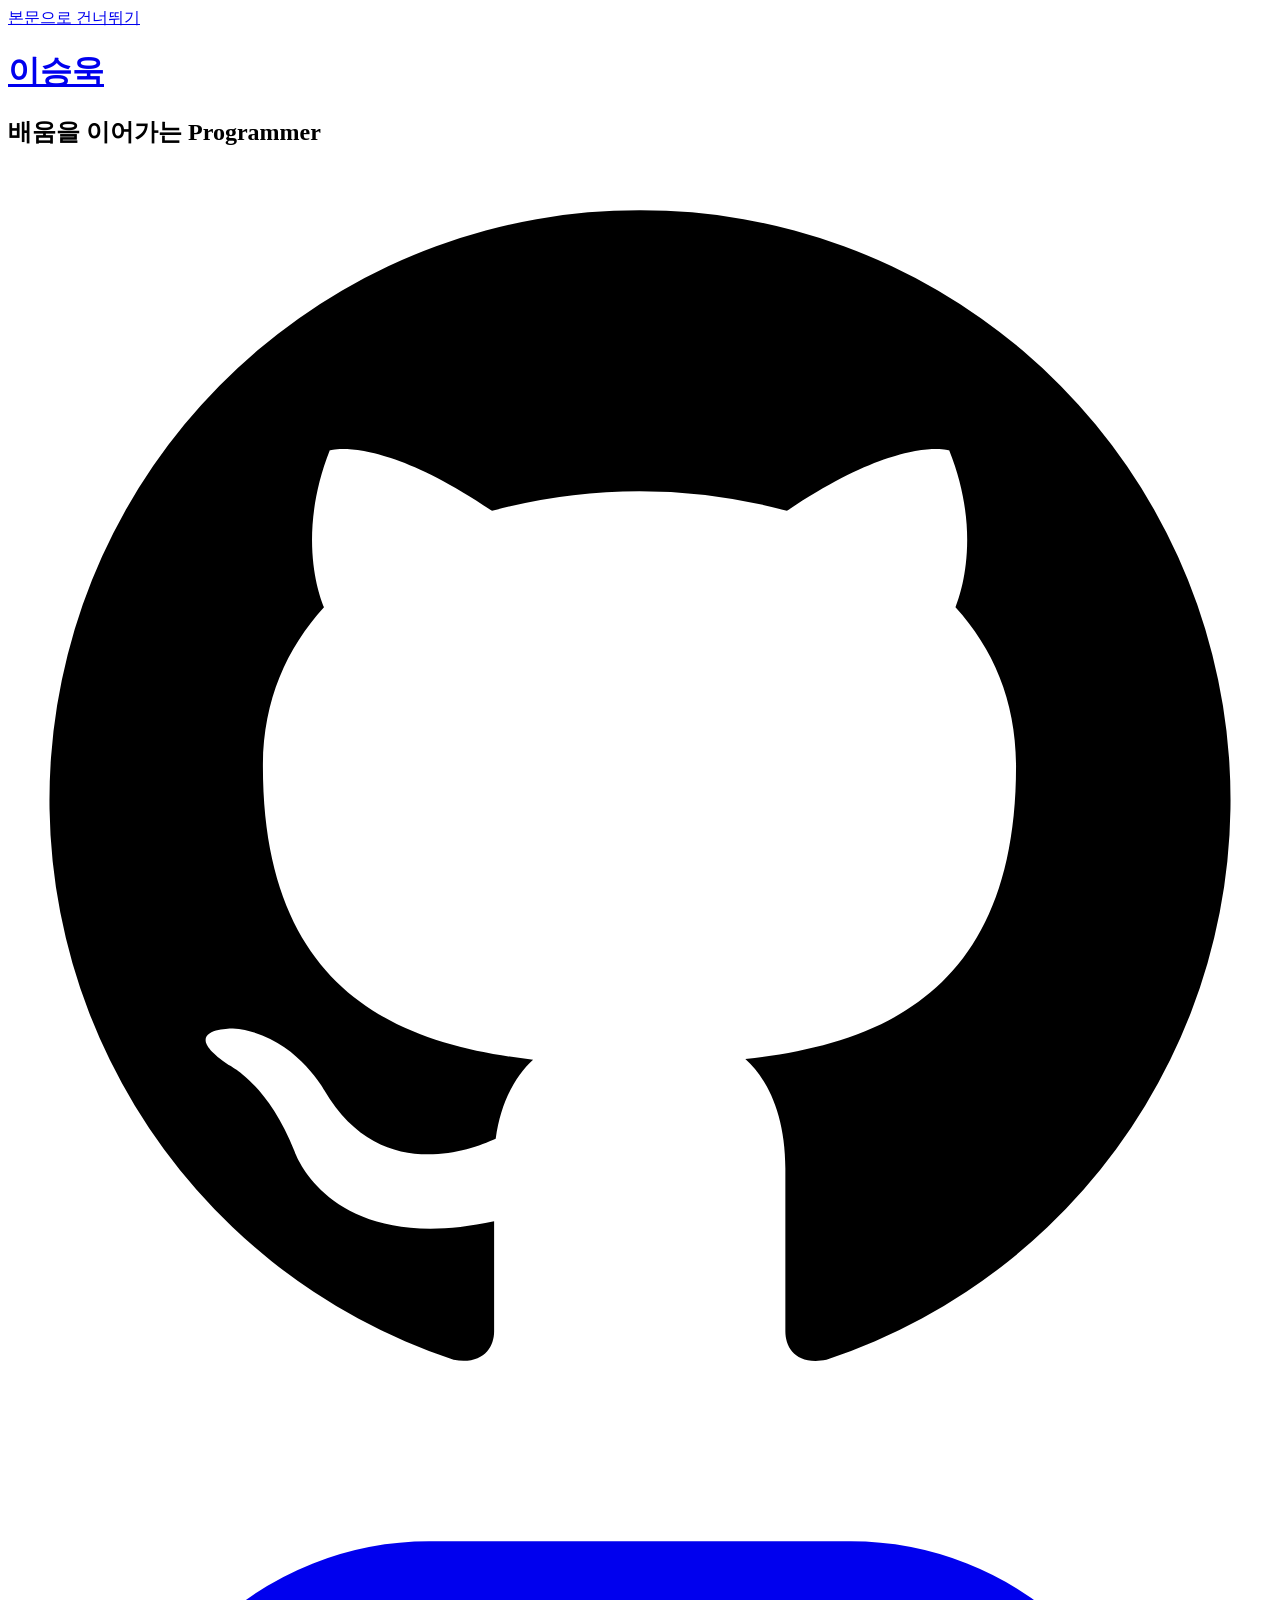
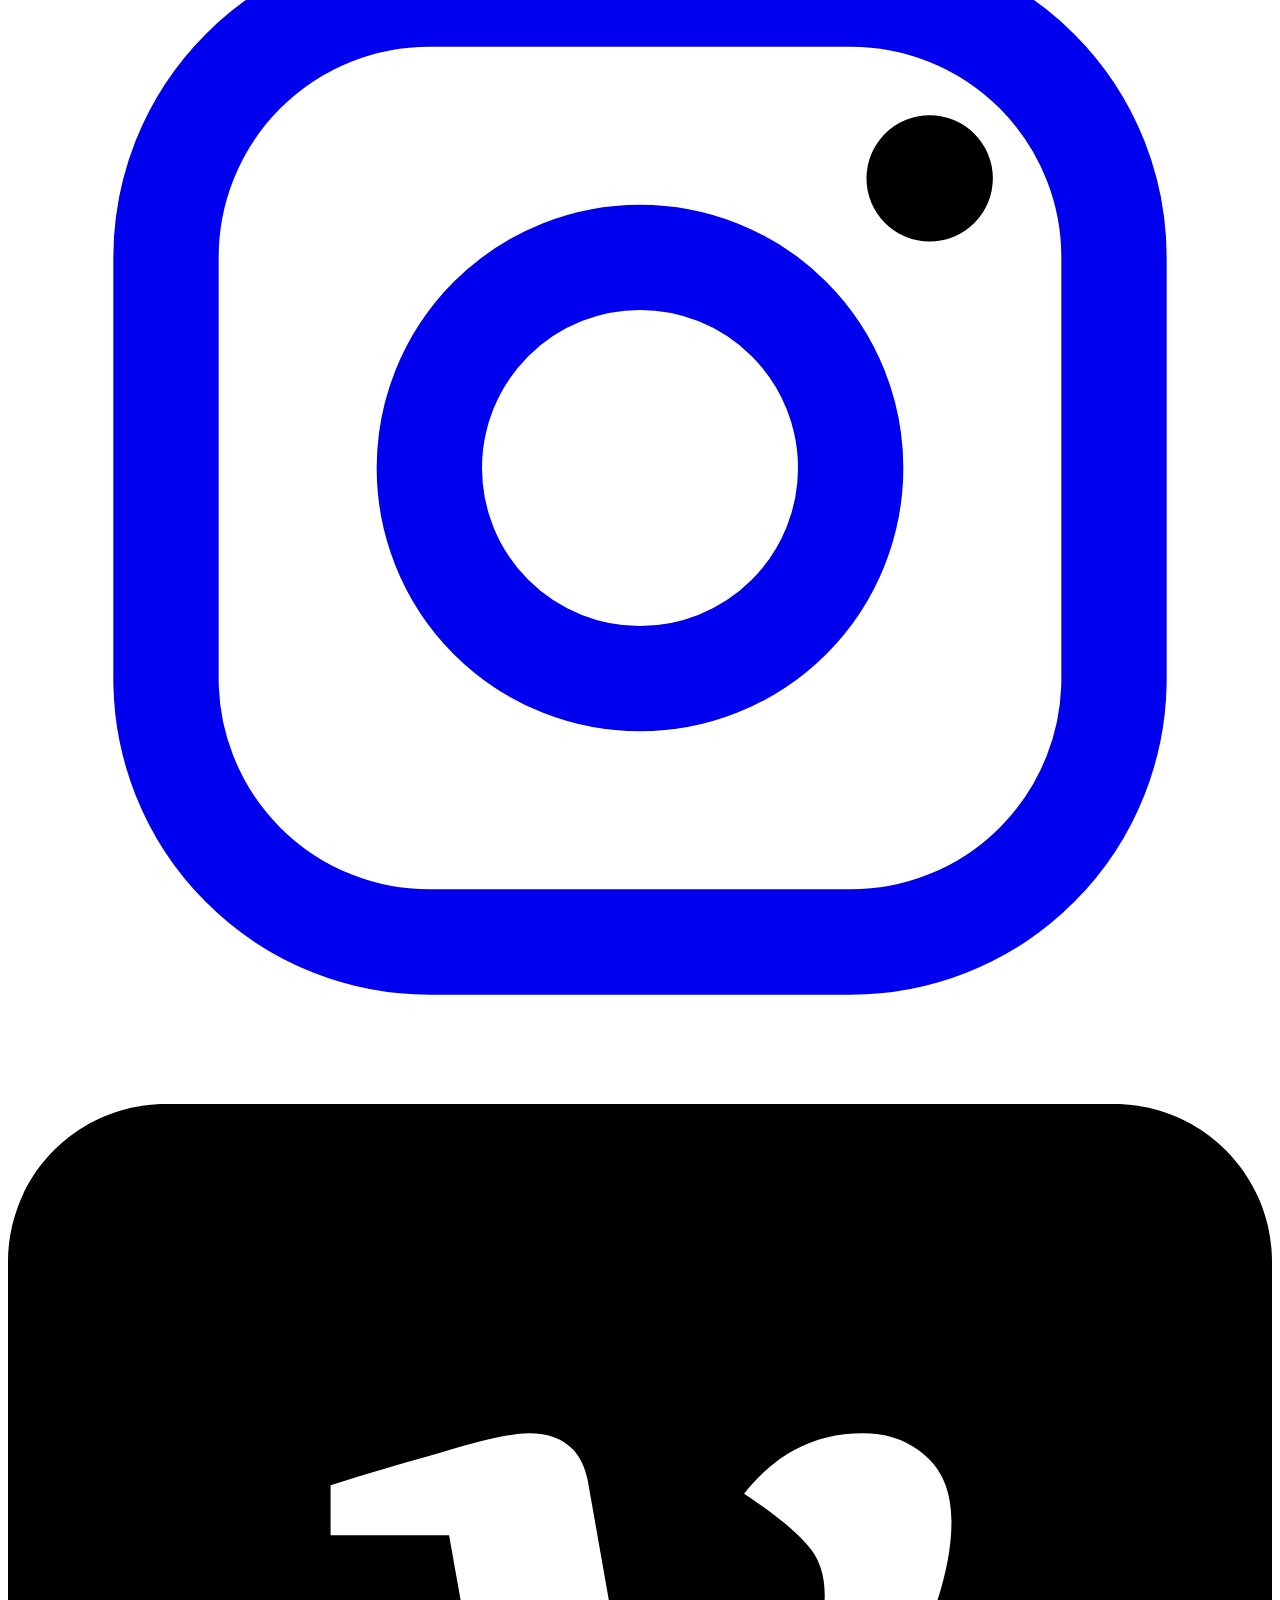
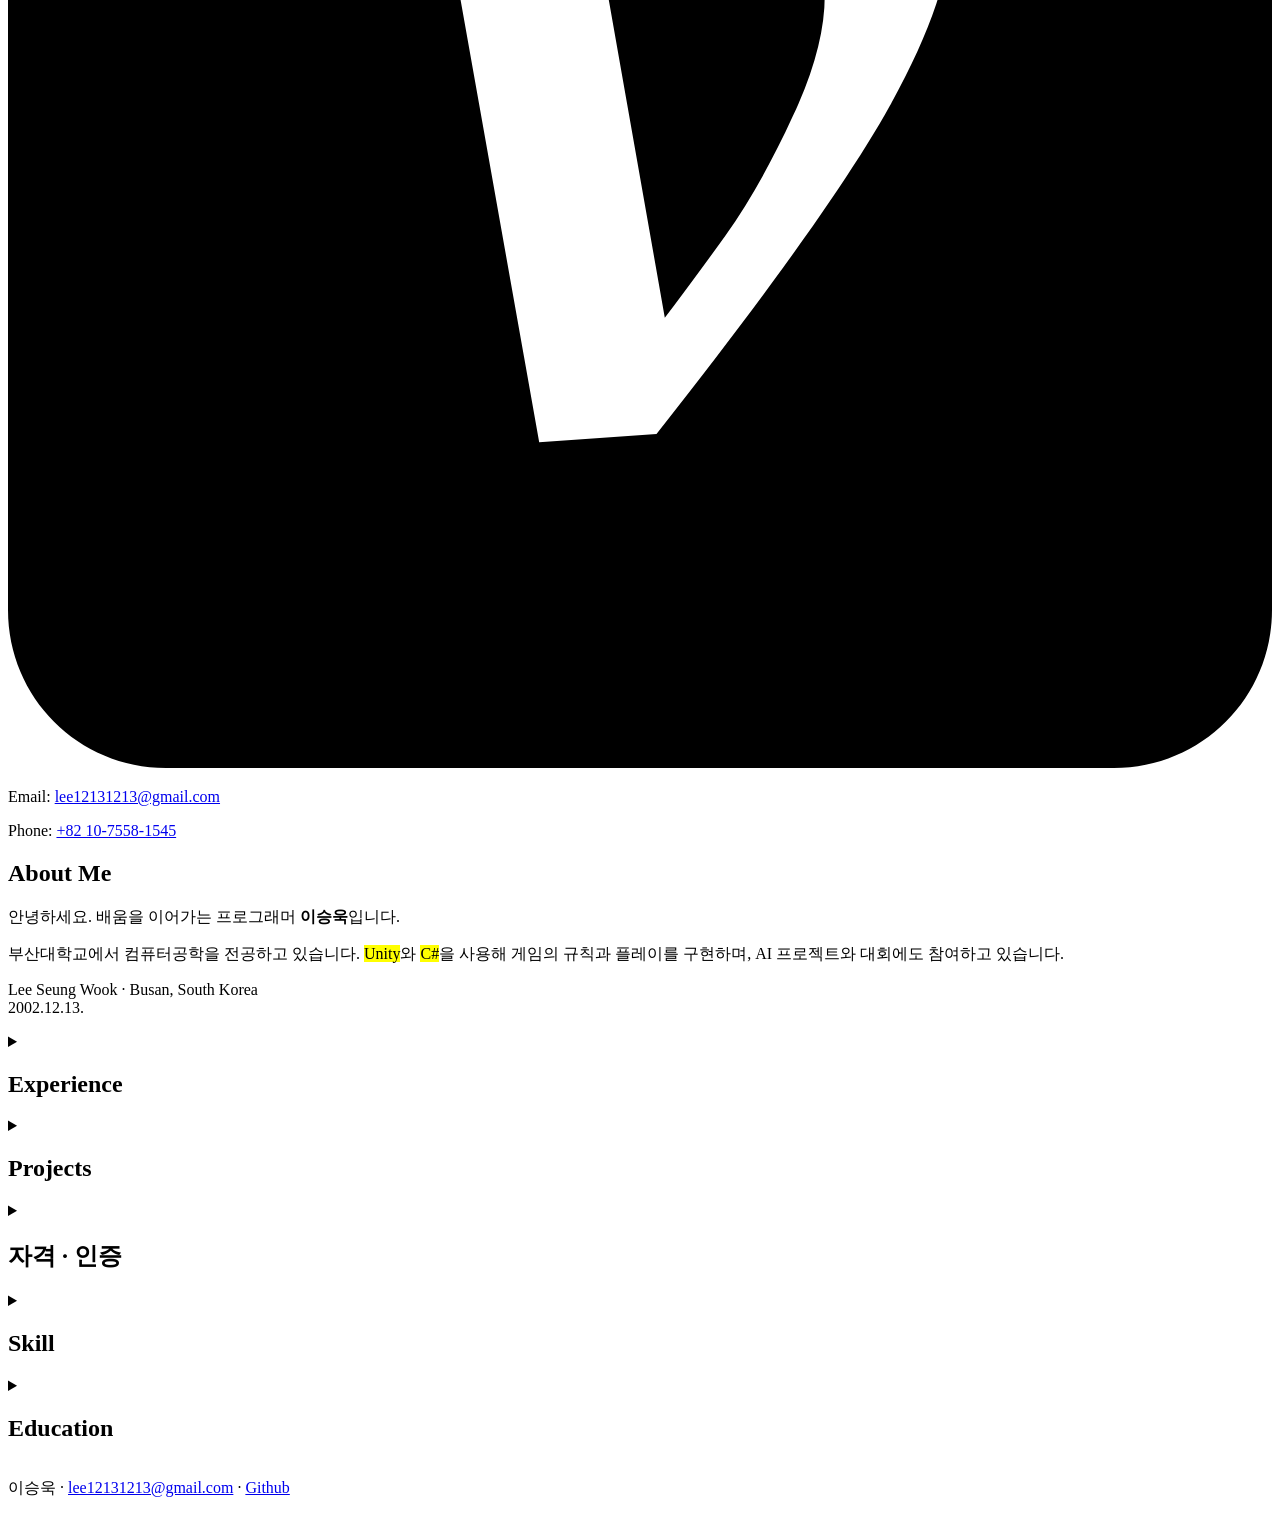
==== index.html @ 8ab12357 "Update site URLs for root domain" ====
<!doctype html>
<html lang="ko"><head><meta charset="utf-8"><meta name="viewport" content="width=device-width,initial-scale=1"><meta name="theme-color" content="#ffffff"><title>이승욱 | 배움을 이어가는 Programmer</title><meta name="description" content="이승욱의 개발 이력서. Unity와 C# 게임 개발 프로젝트, AI 프로젝트 경험과 학습 기록을 소개합니다."><link rel="canonical" href="https://seungugi.github.io/"><meta property="og:type" content="website"><meta property="og:title" content="이승욱 | 배움을 이어가는 Programmer"><meta property="og:description" content="이승욱의 개발 이력서. Unity와 C# 게임 개발 프로젝트, AI 프로젝트 경험과 학습 기록을 소개합니다."><meta property="og:url" content="https://seungugi.github.io/"><meta property="og:image" content="https://seungugi.github.io/assets/asset-00.webp"><link rel="icon" type="image/svg+xml" href="assets/favicon.svg"><link rel="stylesheet" href="styles.css?v=b37d97596ef3"></head><body><a class="skip" href="#main">본문으로 건너뛰기</a><header class="container header"><div class="header-left"><h1><a href="./">이승욱</a></h1><h2>배움을 이어가는 Programmer</h2></div><div class="header-right"><div class="social-icons"><a class="social-icon" href="https://github.com/seungugi" aria-label="GitHub" target="_blank" rel="noopener noreferrer"><svg viewBox="0 0 24 24" aria-hidden="true"><path d="M12 .8a11.2 11.2 0 0 0-3.54 21.83c.56.1.77-.24.77-.54v-2.09c-3.13.68-3.79-1.33-3.79-1.33-.51-1.3-1.25-1.64-1.25-1.64-1.03-.7.08-.69.08-.69 1.13.08 1.73 1.16 1.73 1.16 1 1.72 2.62 1.22 3.26.93.1-.73.4-1.22.71-1.5-2.5-.28-5.13-1.25-5.13-5.57 0-1.23.44-2.23 1.16-3.02-.12-.28-.5-1.43.11-2.98 0 0 .95-.3 3.08 1.15a10.66 10.66 0 0 1 5.6 0c2.14-1.45 3.08-1.15 3.08-1.15.62 1.55.23 2.7.12 2.98.72.79 1.15 1.79 1.15 3.02 0 4.33-2.63 5.28-5.14 5.56.4.35.76 1.03.76 2.08v3.09c0 .3.2.65.78.54A11.2 11.2 0 0 0 12 .8z"/></svg></a><a class="social-icon" href="https://www.instagram.com/seung_ugi/" aria-label="Instagram" target="_blank" rel="noopener noreferrer"><svg viewBox="0 0 24 24" aria-hidden="true"><rect x="3" y="3" width="18" height="18" rx="5" fill="none" stroke="currentColor" stroke-width="2"/><circle cx="12" cy="12" r="4" fill="none" stroke="currentColor" stroke-width="2"/><circle cx="17.5" cy="6.5" r="1.2"/></svg></a><a class="social-icon" href="https://velog.io/@aeraida/posts" aria-label="Velog" target="_blank" rel="noopener noreferrer"><svg viewBox="0 0 24 24" aria-hidden="true"><path d="M3 0C1.338 0 0 1.338 0 3v18c0 1.662 1.338 3 3 3h18c1.662 0 3-1.338 3-3V3c0-1.662-1.338-3-3-3H3Zm6.883 6.25c.63 0 1.005.3 1.125.9l1.463 8.303c.465-.615.846-1.133 1.146-1.553.465-.66.893-1.418 1.283-2.273.405-.855.608-1.62.608-2.295 0-.405-.113-.727-.338-.967-.21-.255-.608-.577-1.193-.967.6-.765 1.35-1.148 2.25-1.148.48 0 .878.143 1.193.428.33.285.494.704.494 1.26 0 .93-.39 2.093-1.17 3.488-.765 1.38-2.241 3.457-4.431 6.232l-2.227.156-1.711-9.628h-2.25V7.24c.6-.195 1.305-.406 2.115-.63.81-.24 1.358-.36 1.643-.36Z"/></svg></a></div><p>Email: <a href="mailto:lee12131213@gmail.com">lee12131213@gmail.com</a></p><p>Phone: <a href="tel:+821075581545">+82 10-7558-1545</a></p></div></header><main class="container" id="main">
<section class="resume-section" id="about"><h2 class="section-title">About Me</h2><div class="about-row"><div class="profile-column"><div class="profile-photo" role="img" aria-label="벚꽃나무 아래의 이승욱" style="background-image:url('assets/asset-00.webp')"></div></div><div class="about-content"><p>안녕하세요. 배움을 이어가는 프로그래머 <strong>이승욱</strong>입니다.</p><p>부산대학교에서 컴퓨터공학을 전공하고 있습니다. <mark>Unity</mark>와 <mark>C#</mark>을 사용해 게임의 규칙과 플레이를 구현하며, AI 프로젝트와 대회에도 참여하고 있습니다.</p><p>Lee Seung Wook · Busan, South Korea<br>2002.12.13.</p></div></div></section>
<details class="resume-section" id="experience"><summary><h2 class="section-title">Experience</h2></summary><div class="section-content"><article class="resume-row"><div class="details"><h3>SK하이닉스 해커톤</h3><p>2026.11</p></div><div class="description"><p>본선 참여</p></div></article><article class="resume-row"><div class="details"><h3>멋쟁이사자처럼 로켓단 인턴십</h3><p>2026.10 — 2026.11</p></div><div class="description"><p>인턴십 참여</p></div></article><article class="resume-row"><div class="details"><h3>DACON</h3><p>2026.09</p></div><div class="description"><p>나라장터 입찰 문서 판정 AI 개발</p></div></article><article class="resume-row"><div class="details"><h3>LG Aimers 9기</h3><p>2026.08</p></div><div class="description"><p>교육 참여 · 야구 제구 예측 모델 개발</p></div></article><article class="resume-row"><div class="details"><h3>NYPC 마스터 트랙</h3><p>2026.07</p></div><div class="description"><p>전략 게임 AI 개발</p></div></article><article class="resume-row"><div class="details"><h3>멋쟁이사자처럼 부트캠프</h3><p>2025.10 — 2026.05</p></div><div class="description"><p>실전 Unity 게임 개발 6회차 이수</p></div></article><article class="resume-row"><div class="details"><h3>부산대학교 TopSpin</h3><p>2025.02 — 2025.08</p></div><div class="description"><p>탁구동아리 총무</p></div></article><article class="resume-row"><div class="details"><h3>부산대학교 TopSpin</h3><p>2024.03 — 2026.08</p></div><div class="description"><p>탁구동아리 활동</p></div></article><article class="resume-row"><div class="details"><h3>대한민국 육군</h3><p>2022.02 — 2023.08</p></div><div class="description"><p>병장 만기전역</p></div></article></div></details>
<details class="resume-section" id="projects"><summary><h2 class="section-title">Projects</h2></summary><div class="section-content"><article class="resume-row"><div class="details"><h3><a href="projects/invader.html">Invader</a></h3><a href="https://github.com/Ohseguri/01-Invader" class="item-link" target="_blank" rel="noopener noreferrer">github.com/Ohseguri/01-Invader</a><p>Unity · C#</p><p>Roguelite · Autobattler</p></div><div class="description"><p class="quote">Unity 3D 기반 SF 오토 배틀러에서 보드와 모듈 배치 시스템을 구현했습니다.</p><ul><li>그리드 좌표를 바탕으로 모듈을 배치하고, 90도 단위 회전과 배치 미리보기를 구현했습니다.</li><li>상점·인벤토리와 보드 상태를 연결하고, 배치된 모듈 데이터를 전투 시스템에 전달했습니다.</li></ul><p class="project-links"><a href="projects/invader.html">상세 내용 보기 →</a> · <a href="assets/asset-06.pdf" class="" target="_blank" rel="noopener noreferrer">기획 발표 자료 PDF</a></p></div></article><article class="resume-row"><div class="details"><h3><a href="projects/blockblaster.html">BlockBlaster</a></h3><a href="https://github.com/impala1213/BlockBlaster" class="item-link" target="_blank" rel="noopener noreferrer">github.com/impala1213/BlockBlaster</a><p>Unity · C#</p><p>Puzzle</p><p>모작 프로젝트</p></div><div class="description"><p class="quote">블록 배치부터 라인 제거, 콤보, 게임오버 판정까지 연결한 퍼즐 모작 프로젝트입니다.</p><ul><li>드래그 앤 드롭으로 블록을 배치하고, 완성된 가로·세로 라인의 중복 제거와 콤보 점수를 처리했습니다.</li><li>블록 배치 가능 여부를 검사해 게임오버를 판정하고, 오브젝트 풀링과 최고 점수 저장을 적용했습니다.</li></ul><p class="project-links"><a href="projects/blockblaster.html">상세 내용 보기 →</a></p></div></article><article class="resume-row"><div class="details"><h3><a href="projects/hollow-knight.html">HollowKnight</a></h3><a href="https://github.com/impala1213/HollowKnight-Imitation" class="item-link" target="_blank" rel="noopener noreferrer">github.com/impala1213/HollowKnight-Imitation</a><p>Unity · C#</p><p>2D Platformer · Metroidvania</p><p>모작 프로젝트</p></div><div class="description"><p class="quote">Hollow Knight의 튜토리얼 일부를 참고해 제작한 2D 액션 플랫포머 모작입니다.</p><ul><li>플레이어 이동·이단 점프·방향별 공격과 Runner, Fly, Crawler 몬스터를 구현했습니다.</li><li>방 단위 카메라와 다층 배경으로 Hollow Knight 튜토리얼 일부를 재현했습니다.</li></ul><p class="project-links"><a href="projects/hollow-knight.html">상세 내용 보기 →</a></p></div></article><article class="resume-row"><div class="details"><h3><a href="projects/gomoku.html">Gomoku</a></h3><a href="https://github.com/Ohseguri/Project_Gomoku" class="item-link" target="_blank" rel="noopener noreferrer">github.com/Ohseguri/Project_Gomoku</a><p>Unity · C#</p><p>Puzzle</p></div><div class="description"><p class="quote">Unity로 제작한 2인용 오목 게임. 좌표 관리와 턴 전환, 네 방향 승리 판정을 구현했습니다.</p><ul><li>2인 턴 전환과 보드 좌표 관리를 구현했습니다.</li><li>마지막에 놓인 돌을 기준으로 네 방향을 검사하는 승리 판정과 재시작 기능을 구현했습니다.</li></ul><p class="project-links"><a href="projects/gomoku.html">상세 내용 보기 →</a></p></div></article></div></details>
<details class="resume-section" id="certificates"><summary><h2 class="section-title">자격 · 인증</h2></summary><div class="section-content"><article class="resume-row"><div class="details"><h3>OPIC</h3><p>준비 중</p></div><div class="description"><p>영어 말하기 시험 준비 중</p></div></article><article class="resume-row"><div class="details"><h3>TOPCIT</h3><p>610점</p></div><div class="description"><p>TOPCIT 성적 인증</p><p><a href="assets/asset-12.webp" class="" target="_blank" rel="noopener noreferrer">인증 이미지</a> · <a href="assets/asset-13.pdf" class="" target="_blank" rel="noopener noreferrer">인증서 PDF</a></p></div></article><article class="resume-row"><div class="details"><h3>NYPC</h3><p>45th</p></div><div class="description"><p>NYPC 마스터 트랙 — 전략 게임 AI 개발</p><p><a href="assets/asset-15.webp" class="" target="_blank" rel="noopener noreferrer">인증 이미지</a> · <a href="assets/asset-16.pdf" class="" target="_blank" rel="noopener noreferrer">인증서 PDF</a></p></div></article><article class="resume-row"><div class="details"><h3>SKHYNIX-HACKATHON</h3><p>본선 진출</p></div><div class="description"><p>SK하이닉스 해커톤 참여 인증</p><p><a href="assets/asset-18.webp" class="" target="_blank" rel="noopener noreferrer">인증 이미지</a></p></div></article></div></details>
<details class="resume-section" id="skills"><summary><h2 class="section-title">Skill</h2></summary><div class="section-content"><h3 class="subheading">개발 · 제작</h3><ul><li><strong>Python</strong> — 7 / 10</li><li><strong>C</strong> — 6 / 10</li><li><strong>C#</strong> — 8 / 10</li><li><strong>JavaScript</strong> — 4 / 10</li><li><strong>Blender</strong> — 3 / 10</li><li><strong>GitHub</strong> — 7 / 10</li></ul><h3 class="subheading">문서 · 협업 · AI 도구</h3><ul><li><strong>Notion</strong> — 5 / 10</li><li><strong>한글</strong> — 9 / 10</li><li><strong>Microsoft Word</strong> — 7 / 10</li><li><strong>Microsoft PowerPoint</strong> — 9 / 10</li><li><strong>Microsoft Excel</strong> — 3 / 10</li><li><strong>ChatGPT</strong> — 9 / 10</li><li><strong>Google Gemini</strong> — 8 / 10</li></ul></div></details>
<details class="resume-section" id="education"><summary><h2 class="section-title">Education</h2></summary><div class="section-content"><article class="resume-row"><div class="details"><h3>부산대학교</h3><p>2021.02. — 현재</p></div><div class="description"><p><strong>B.S. in Computer Science</strong></p><p>Pusan National University</p><ul><li>이수 학점: 109</li><li>평점 평균: 3.25</li></ul></div></article><article class="resume-row"><div class="details"><h3>창원남고등학교</h3><p>2018.03. — 2021.02.</p></div><div class="description"><p><strong>44기 졸업</strong></p><p>Changwon Nam High School</p></div></article></div></details>
</main><script src="assets/sections.js?v=f01d06fcc96d" defer></script><footer class="container footer"><p>이승욱 · <a href="mailto:lee12131213@gmail.com">lee12131213@gmail.com</a> · <a href="https://github.com/seungugi" class="" target="_blank" rel="noopener noreferrer">Github</a></p></footer></body></html>
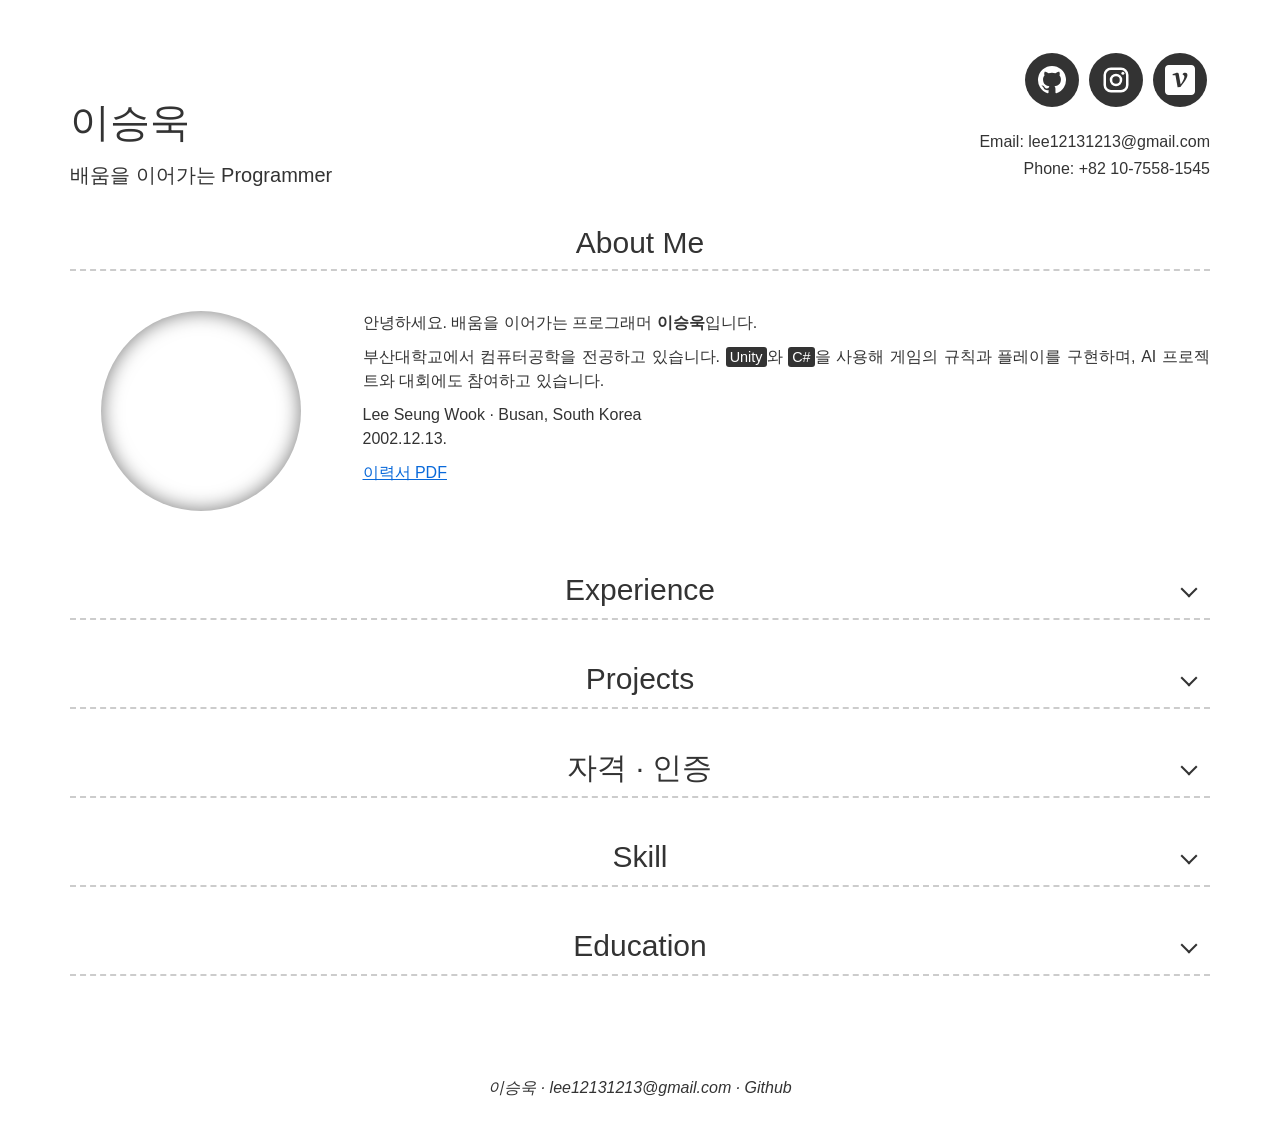
==== commit 5184249c: "Add resume PDF link below profile details" ====
--- a/index.html
+++ b/index.html
@@ -1,9 +1,9 @@
 <!doctype html>
-<html lang="ko"><head><meta charset="utf-8"><meta name="viewport" content="width=device-width,initial-scale=1"><meta name="theme-color" content="#ffffff"><title>이승욱 | 배움을 이어가는 Programmer</title><meta name="description" content="이승욱의 개발 이력서. Unity와 C# 게임 개발 프로젝트, AI 프로젝트 경험과 학습 기록을 소개합니다."><link rel="canonical" href="https://seungugi.github.io/"><meta property="og:type" content="website"><meta property="og:title" content="이승욱 | 배움을 이어가는 Programmer"><meta property="og:description" content="이승욱의 개발 이력서. Unity와 C# 게임 개발 프로젝트, AI 프로젝트 경험과 학습 기록을 소개합니다."><meta property="og:url" content="https://seungugi.github.io/"><meta property="og:image" content="https://seungugi.github.io/assets/asset-00.webp"><link rel="icon" type="image/svg+xml" href="assets/favicon.svg"><link rel="stylesheet" href="styles.css?v=b37d97596ef3"></head><body><a class="skip" href="#main">본문으로 건너뛰기</a><header class="container header"><div class="header-left"><h1><a href="./">이승욱</a></h1><h2>배움을 이어가는 Programmer</h2></div><div class="header-right"><div class="social-icons"><a class="social-icon" href="https://github.com/seungugi" aria-label="GitHub" target="_blank" rel="noopener noreferrer"><svg viewBox="0 0 24 24" aria-hidden="true"><path d="M12 .8a11.2 11.2 0 0 0-3.54 21.83c.56.1.77-.24.77-.54v-2.09c-3.13.68-3.79-1.33-3.79-1.33-.51-1.3-1.25-1.64-1.25-1.64-1.03-.7.08-.69.08-.69 1.13.08 1.73 1.16 1.73 1.16 1 1.72 2.62 1.22 3.26.93.1-.73.4-1.22.71-1.5-2.5-.28-5.13-1.25-5.13-5.57 0-1.23.44-2.23 1.16-3.02-.12-.28-.5-1.43.11-2.98 0 0 .95-.3 3.08 1.15a10.66 10.66 0 0 1 5.6 0c2.14-1.45 3.08-1.15 3.08-1.15.62 1.55.23 2.7.12 2.98.72.79 1.15 1.79 1.15 3.02 0 4.33-2.63 5.28-5.14 5.56.4.35.76 1.03.76 2.08v3.09c0 .3.2.65.78.54A11.2 11.2 0 0 0 12 .8z"/></svg></a><a class="social-icon" href="https://www.instagram.com/seung_ugi/" aria-label="Instagram" target="_blank" rel="noopener noreferrer"><svg viewBox="0 0 24 24" aria-hidden="true"><rect x="3" y="3" width="18" height="18" rx="5" fill="none" stroke="currentColor" stroke-width="2"/><circle cx="12" cy="12" r="4" fill="none" stroke="currentColor" stroke-width="2"/><circle cx="17.5" cy="6.5" r="1.2"/></svg></a><a class="social-icon" href="https://velog.io/@aeraida/posts" aria-label="Velog" target="_blank" rel="noopener noreferrer"><svg viewBox="0 0 24 24" aria-hidden="true"><path d="M3 0C1.338 0 0 1.338 0 3v18c0 1.662 1.338 3 3 3h18c1.662 0 3-1.338 3-3V3c0-1.662-1.338-3-3-3H3Zm6.883 6.25c.63 0 1.005.3 1.125.9l1.463 8.303c.465-.615.846-1.133 1.146-1.553.465-.66.893-1.418 1.283-2.273.405-.855.608-1.62.608-2.295 0-.405-.113-.727-.338-.967-.21-.255-.608-.577-1.193-.967.6-.765 1.35-1.148 2.25-1.148.48 0 .878.143 1.193.428.33.285.494.704.494 1.26 0 .93-.39 2.093-1.17 3.488-.765 1.38-2.241 3.457-4.431 6.232l-2.227.156-1.711-9.628h-2.25V7.24c.6-.195 1.305-.406 2.115-.63.81-.24 1.358-.36 1.643-.36Z"/></svg></a></div><p>Email: <a href="mailto:lee12131213@gmail.com">lee12131213@gmail.com</a></p><p>Phone: <a href="tel:+821075581545">+82 10-7558-1545</a></p></div></header><main class="container" id="main">
-<section class="resume-section" id="about"><h2 class="section-title">About Me</h2><div class="about-row"><div class="profile-column"><div class="profile-photo" role="img" aria-label="벚꽃나무 아래의 이승욱" style="background-image:url('assets/asset-00.webp')"></div></div><div class="about-content"><p>안녕하세요. 배움을 이어가는 프로그래머 <strong>이승욱</strong>입니다.</p><p>부산대학교에서 컴퓨터공학을 전공하고 있습니다. <mark>Unity</mark>와 <mark>C#</mark>을 사용해 게임의 규칙과 플레이를 구현하며, AI 프로젝트와 대회에도 참여하고 있습니다.</p><p>Lee Seung Wook · Busan, South Korea<br>2002.12.13.</p></div></div></section>
+<html lang="ko"><head><meta charset="utf-8"><meta name="viewport" content="width=device-width,initial-scale=1"><meta name="theme-color" content="#ffffff"><title>이승욱 | 배움을 이어가는 Programmer</title><meta name="description" content="이승욱의 개발 이력서. Unity와 C# 게임 개발 프로젝트, AI 프로젝트 경험과 학습 기록을 소개합니다."><link rel="canonical" href="https://seungugi.github.io/"><meta property="og:type" content="website"><meta property="og:title" content="이승욱 | 배움을 이어가는 Programmer"><meta property="og:description" content="이승욱의 개발 이력서. Unity와 C# 게임 개발 프로젝트, AI 프로젝트 경험과 학습 기록을 소개합니다."><meta property="og:url" content="https://seungugi.github.io/"><meta property="og:image" content="https://seungugi.github.io/assets/asset-00.webp"><link rel="icon" type="image/svg+xml" href="assets/favicon.svg"><link rel="stylesheet" href="styles.css?v=60ecac24beab"></head><body><a class="skip" href="#main">본문으로 건너뛰기</a><header class="container header"><div class="header-left"><h1><a href="./">이승욱</a></h1><h2>배움을 이어가는 Programmer</h2></div><div class="header-right"><div class="social-icons"><a class="social-icon" href="https://github.com/seungugi" aria-label="GitHub" target="_blank" rel="noopener noreferrer"><svg viewBox="0 0 24 24" aria-hidden="true"><path d="M12 .8a11.2 11.2 0 0 0-3.54 21.83c.56.1.77-.24.77-.54v-2.09c-3.13.68-3.79-1.33-3.79-1.33-.51-1.3-1.25-1.64-1.25-1.64-1.03-.7.08-.69.08-.69 1.13.08 1.73 1.16 1.73 1.16 1 1.72 2.62 1.22 3.26.93.1-.73.4-1.22.71-1.5-2.5-.28-5.13-1.25-5.13-5.57 0-1.23.44-2.23 1.16-3.02-.12-.28-.5-1.43.11-2.98 0 0 .95-.3 3.08 1.15a10.66 10.66 0 0 1 5.6 0c2.14-1.45 3.08-1.15 3.08-1.15.62 1.55.23 2.7.12 2.98.72.79 1.15 1.79 1.15 3.02 0 4.33-2.63 5.28-5.14 5.56.4.35.76 1.03.76 2.08v3.09c0 .3.2.65.78.54A11.2 11.2 0 0 0 12 .8z"/></svg></a><a class="social-icon" href="https://www.instagram.com/seung_ugi/" aria-label="Instagram" target="_blank" rel="noopener noreferrer"><svg viewBox="0 0 24 24" aria-hidden="true"><rect x="3" y="3" width="18" height="18" rx="5" fill="none" stroke="currentColor" stroke-width="2"/><circle cx="12" cy="12" r="4" fill="none" stroke="currentColor" stroke-width="2"/><circle cx="17.5" cy="6.5" r="1.2"/></svg></a><a class="social-icon" href="https://velog.io/@aeraida/posts" aria-label="Velog" target="_blank" rel="noopener noreferrer"><svg viewBox="0 0 24 24" aria-hidden="true"><path d="M3 0C1.338 0 0 1.338 0 3v18c0 1.662 1.338 3 3 3h18c1.662 0 3-1.338 3-3V3c0-1.662-1.338-3-3-3H3Zm6.883 6.25c.63 0 1.005.3 1.125.9l1.463 8.303c.465-.615.846-1.133 1.146-1.553.465-.66.893-1.418 1.283-2.273.405-.855.608-1.62.608-2.295 0-.405-.113-.727-.338-.967-.21-.255-.608-.577-1.193-.967.6-.765 1.35-1.148 2.25-1.148.48 0 .878.143 1.193.428.33.285.494.704.494 1.26 0 .93-.39 2.093-1.17 3.488-.765 1.38-2.241 3.457-4.431 6.232l-2.227.156-1.711-9.628h-2.25V7.24c.6-.195 1.305-.406 2.115-.63.81-.24 1.358-.36 1.643-.36Z"/></svg></a></div><p>Email: <a href="mailto:lee12131213@gmail.com">lee12131213@gmail.com</a></p><p>Phone: <a href="tel:+821075581545">+82 10-7558-1545</a></p></div></header><main class="container" id="main">
+<section class="resume-section" id="about"><h2 class="section-title">About Me</h2><div class="about-row"><div class="profile-column"><div class="profile-photo" role="img" aria-label="벚꽃나무 아래의 이승욱" style="background-image:url('assets/asset-00.webp')"></div></div><div class="about-content"><p>안녕하세요. 배움을 이어가는 프로그래머 <strong>이승욱</strong>입니다.</p><p>부산대학교에서 컴퓨터공학을 전공하고 있습니다. <mark>Unity</mark>와 <mark>C#</mark>을 사용해 게임의 규칙과 플레이를 구현하며, AI 프로젝트와 대회에도 참여하고 있습니다.</p><p>Lee Seung Wook · Busan, South Korea<br>2002.12.13.</p><p><a href="/assets/resume.pdf" class="resume-pdf-link" target="_blank" rel="noopener noreferrer">이력서 PDF</a></p></div></div></section>
 <details class="resume-section" id="experience"><summary><h2 class="section-title">Experience</h2></summary><div class="section-content"><article class="resume-row"><div class="details"><h3>SK하이닉스 해커톤</h3><p>2026.11</p></div><div class="description"><p>본선 참여</p></div></article><article class="resume-row"><div class="details"><h3>멋쟁이사자처럼 로켓단 인턴십</h3><p>2026.10 — 2026.11</p></div><div class="description"><p>인턴십 참여</p></div></article><article class="resume-row"><div class="details"><h3>DACON</h3><p>2026.09</p></div><div class="description"><p>나라장터 입찰 문서 판정 AI 개발</p></div></article><article class="resume-row"><div class="details"><h3>LG Aimers 9기</h3><p>2026.08</p></div><div class="description"><p>교육 참여 · 야구 제구 예측 모델 개발</p></div></article><article class="resume-row"><div class="details"><h3>NYPC 마스터 트랙</h3><p>2026.07</p></div><div class="description"><p>전략 게임 AI 개발</p></div></article><article class="resume-row"><div class="details"><h3>멋쟁이사자처럼 부트캠프</h3><p>2025.10 — 2026.05</p></div><div class="description"><p>실전 Unity 게임 개발 6회차 이수</p></div></article><article class="resume-row"><div class="details"><h3>부산대학교 TopSpin</h3><p>2025.02 — 2025.08</p></div><div class="description"><p>탁구동아리 총무</p></div></article><article class="resume-row"><div class="details"><h3>부산대학교 TopSpin</h3><p>2024.03 — 2026.08</p></div><div class="description"><p>탁구동아리 활동</p></div></article><article class="resume-row"><div class="details"><h3>대한민국 육군</h3><p>2022.02 — 2023.08</p></div><div class="description"><p>병장 만기전역</p></div></article></div></details>
 <details class="resume-section" id="projects"><summary><h2 class="section-title">Projects</h2></summary><div class="section-content"><article class="resume-row"><div class="details"><h3><a href="projects/invader.html">Invader</a></h3><a href="https://github.com/Ohseguri/01-Invader" class="item-link" target="_blank" rel="noopener noreferrer">github.com/Ohseguri/01-Invader</a><p>Unity · C#</p><p>Roguelite · Autobattler</p></div><div class="description"><p class="quote">Unity 3D 기반 SF 오토 배틀러에서 보드와 모듈 배치 시스템을 구현했습니다.</p><ul><li>그리드 좌표를 바탕으로 모듈을 배치하고, 90도 단위 회전과 배치 미리보기를 구현했습니다.</li><li>상점·인벤토리와 보드 상태를 연결하고, 배치된 모듈 데이터를 전투 시스템에 전달했습니다.</li></ul><p class="project-links"><a href="projects/invader.html">상세 내용 보기 →</a> · <a href="assets/asset-06.pdf" class="" target="_blank" rel="noopener noreferrer">기획 발표 자료 PDF</a></p></div></article><article class="resume-row"><div class="details"><h3><a href="projects/blockblaster.html">BlockBlaster</a></h3><a href="https://github.com/impala1213/BlockBlaster" class="item-link" target="_blank" rel="noopener noreferrer">github.com/impala1213/BlockBlaster</a><p>Unity · C#</p><p>Puzzle</p><p>모작 프로젝트</p></div><div class="description"><p class="quote">블록 배치부터 라인 제거, 콤보, 게임오버 판정까지 연결한 퍼즐 모작 프로젝트입니다.</p><ul><li>드래그 앤 드롭으로 블록을 배치하고, 완성된 가로·세로 라인의 중복 제거와 콤보 점수를 처리했습니다.</li><li>블록 배치 가능 여부를 검사해 게임오버를 판정하고, 오브젝트 풀링과 최고 점수 저장을 적용했습니다.</li></ul><p class="project-links"><a href="projects/blockblaster.html">상세 내용 보기 →</a></p></div></article><article class="resume-row"><div class="details"><h3><a href="projects/hollow-knight.html">HollowKnight</a></h3><a href="https://github.com/impala1213/HollowKnight-Imitation" class="item-link" target="_blank" rel="noopener noreferrer">github.com/impala1213/HollowKnight-Imitation</a><p>Unity · C#</p><p>2D Platformer · Metroidvania</p><p>모작 프로젝트</p></div><div class="description"><p class="quote">Hollow Knight의 튜토리얼 일부를 참고해 제작한 2D 액션 플랫포머 모작입니다.</p><ul><li>플레이어 이동·이단 점프·방향별 공격과 Runner, Fly, Crawler 몬스터를 구현했습니다.</li><li>방 단위 카메라와 다층 배경으로 Hollow Knight 튜토리얼 일부를 재현했습니다.</li></ul><p class="project-links"><a href="projects/hollow-knight.html">상세 내용 보기 →</a></p></div></article><article class="resume-row"><div class="details"><h3><a href="projects/gomoku.html">Gomoku</a></h3><a href="https://github.com/Ohseguri/Project_Gomoku" class="item-link" target="_blank" rel="noopener noreferrer">github.com/Ohseguri/Project_Gomoku</a><p>Unity · C#</p><p>Puzzle</p></div><div class="description"><p class="quote">Unity로 제작한 2인용 오목 게임. 좌표 관리와 턴 전환, 네 방향 승리 판정을 구현했습니다.</p><ul><li>2인 턴 전환과 보드 좌표 관리를 구현했습니다.</li><li>마지막에 놓인 돌을 기준으로 네 방향을 검사하는 승리 판정과 재시작 기능을 구현했습니다.</li></ul><p class="project-links"><a href="projects/gomoku.html">상세 내용 보기 →</a></p></div></article></div></details>
-<details class="resume-section" id="certificates"><summary><h2 class="section-title">자격 · 인증</h2></summary><div class="section-content"><article class="resume-row"><div class="details"><h3>OPIC</h3><p>준비 중</p></div><div class="description"><p>영어 말하기 시험 준비 중</p></div></article><article class="resume-row"><div class="details"><h3>TOPCIT</h3><p>610점</p></div><div class="description"><p>TOPCIT 성적 인증</p><p><a href="assets/asset-12.webp" class="" target="_blank" rel="noopener noreferrer">인증 이미지</a> · <a href="assets/asset-13.pdf" class="" target="_blank" rel="noopener noreferrer">인증서 PDF</a></p></div></article><article class="resume-row"><div class="details"><h3>NYPC</h3><p>45th</p></div><div class="description"><p>NYPC 마스터 트랙 — 전략 게임 AI 개발</p><p><a href="assets/asset-15.webp" class="" target="_blank" rel="noopener noreferrer">인증 이미지</a> · <a href="assets/asset-16.pdf" class="" target="_blank" rel="noopener noreferrer">인증서 PDF</a></p></div></article><article class="resume-row"><div class="details"><h3>SKHYNIX-HACKATHON</h3><p>본선 진출</p></div><div class="description"><p>SK하이닉스 해커톤 참여 인증</p><p><a href="assets/asset-18.webp" class="" target="_blank" rel="noopener noreferrer">인증 이미지</a></p></div></article></div></details>
+<details class="resume-section" id="certificates"><summary><h2 class="section-title">자격 · 인증</h2></summary><div class="section-content"><article class="resume-row"><div class="details"><h3>OPIC</h3><p>준비 중</p></div><div class="description"><p>영어 말하기 시험 준비 중</p></div></article><article class="resume-row"><div class="details"><h3>TOPCIT</h3><p>610점</p></div><div class="description"><p>TOPCIT 성적 인증</p><p><a href="/assets/asset-12.webp" class="" target="_blank" rel="noopener noreferrer">인증 이미지</a> · <a href="/assets/asset-13.pdf" class="" target="_blank" rel="noopener noreferrer">인증서 PDF</a></p></div></article><article class="resume-row"><div class="details"><h3>NYPC</h3><p>45th</p></div><div class="description"><p>NYPC 마스터 트랙 — 전략 게임 AI 개발</p><p><a href="/assets/asset-15.webp" class="" target="_blank" rel="noopener noreferrer">인증 이미지</a> · <a href="/assets/asset-16.pdf" class="" target="_blank" rel="noopener noreferrer">인증서 PDF</a></p></div></article><article class="resume-row"><div class="details"><h3>SKHYNIX-HACKATHON</h3><p>본선 진출</p></div><div class="description"><p>SK하이닉스 해커톤 참여 인증</p><p><a href="/assets/asset-18.webp" class="" target="_blank" rel="noopener noreferrer">인증 이미지</a></p></div></article></div></details>
 <details class="resume-section" id="skills"><summary><h2 class="section-title">Skill</h2></summary><div class="section-content"><h3 class="subheading">개발 · 제작</h3><ul><li><strong>Python</strong> — 7 / 10</li><li><strong>C</strong> — 6 / 10</li><li><strong>C#</strong> — 8 / 10</li><li><strong>JavaScript</strong> — 4 / 10</li><li><strong>Blender</strong> — 3 / 10</li><li><strong>GitHub</strong> — 7 / 10</li></ul><h3 class="subheading">문서 · 협업 · AI 도구</h3><ul><li><strong>Notion</strong> — 5 / 10</li><li><strong>한글</strong> — 9 / 10</li><li><strong>Microsoft Word</strong> — 7 / 10</li><li><strong>Microsoft PowerPoint</strong> — 9 / 10</li><li><strong>Microsoft Excel</strong> — 3 / 10</li><li><strong>ChatGPT</strong> — 9 / 10</li><li><strong>Google Gemini</strong> — 8 / 10</li></ul></div></details>
 <details class="resume-section" id="education"><summary><h2 class="section-title">Education</h2></summary><div class="section-content"><article class="resume-row"><div class="details"><h3>부산대학교</h3><p>2021.02. — 현재</p></div><div class="description"><p><strong>B.S. in Computer Science</strong></p><p>Pusan National University</p><ul><li>이수 학점: 109</li><li>평점 평균: 3.25</li></ul></div></article><article class="resume-row"><div class="details"><h3>창원남고등학교</h3><p>2018.03. — 2021.02.</p></div><div class="description"><p><strong>44기 졸업</strong></p><p>Changwon Nam High School</p></div></article></div></details>
 </main><script src="assets/sections.js?v=f01d06fcc96d" defer></script><footer class="container footer"><p>이승욱 · <a href="mailto:lee12131213@gmail.com">lee12131213@gmail.com</a> · <a href="https://github.com/seungugi" class="" target="_blank" rel="noopener noreferrer">Github</a></p></footer></body></html>
--- a/styles.css
+++ b/styles.css
@@ -0,0 +1,40 @@
+/* Resume layout inspired by jojoldu.github.io and modern-resume-theme. */
+@font-face{font-family:Roboto;src:url('assets/roboto-latin.woff2') format('woff2');font-weight:100 900;font-style:normal;font-display:swap}
+*{box-sizing:border-box}
+html{font-size:10px;scroll-behavior:smooth}
+h1,h2,h3,h4{word-break:keep-all;overflow-wrap:anywhere}
+body{margin:0;background:#fff;color:#333;font-family:Roboto,Arial,sans-serif;font-size:16px;line-height:1.5}
+a{color:inherit;text-decoration:none;overflow-wrap:anywhere}a:hover{text-decoration:underline}a:focus-visible{outline:2px solid #333;outline-offset:5px}
+p{margin:0 0 10px}ul{margin:0 0 10px;padding-left:40px}li{line-height:1.5}
+h1,h2,h3,h4{line-height:1.1;margin:20px 0 10px}
+.container{width:auto;margin:30px auto 0;padding:0 15px}.header{display:flex;margin-top:50px}.header-left{width:66.6667%;margin-top:30px}.header-left h1{font-size:40px;font-weight:500;margin:20px 0 1px}.header-left h2{font-size:20px;font-weight:300;margin:20px 0 10px}.header-right{width:33.3333%;text-align:right}.header-right p{margin:0 0 3px}.header-right p a{font-weight:500}
+.social-icons{display:flex;justify-content:flex-end;gap:10px;margin:0 0 20px;padding:3px}.social-icon{display:flex;align-items:center;justify-content:center;width:54px;height:54px;border-radius:50%;background:#333;color:white;transition:background .15s}.social-icon:hover{background:#555}.social-icon svg{width:30px;height:30px;fill:currentColor}
+.resume-section{margin-top:30px}.section-title{font-size:30px;font-weight:300;text-align:center;border-bottom:2px dashed #ccc;padding-bottom:10px;margin:20px 0 40px;line-height:1.1}
+.about-row{display:flex;margin:0 -15px}.profile-column{width:25%;padding:0 15px}.profile-photo{width:200px;height:200px;border-radius:50%;margin:0 auto 20px;background-size:220%;background-position:41% 67%;box-shadow:inset 0 0 20px #777}.about-content{width:75%;padding:0 15px}.about-content p{text-align:justify}mark{background:#333;color:#fff;border-radius:3px;padding:2px 4px;font-size:90%}
+.resume-row{display:flex;margin:30px -15px 0}.details{width:25%;padding:0 15px;margin-bottom:20px;display:flex;flex-direction:column;justify-content:center;align-items:flex-start}.details h3{font-size:25px;font-weight:500;line-height:1.15;margin:0 0 10px;overflow-wrap:anywhere}.details p{font-weight:300;margin:0 0 3px}.item-link{font-size:15px;font-weight:300;font-style:italic;margin-bottom:5px}.description{width:75%;padding:0 15px;align-self:center}.description p,.description ul{text-align:justify}.quote{font-size:14px;font-style:italic;text-align:center!important;padding:0 25px;margin:0 0 20px}.project-links a{font-weight:500;text-decoration:underline;text-underline-offset:3px}
+.subheading{font-size:20px;font-weight:500;margin-top:25px}.section-intro{margin-bottom:25px}.document-tools{text-align:right;margin-top:30px;font-size:14px}.document-tools a{text-decoration:underline}.footer{margin-top:100px;margin-bottom:30px;text-align:center;font-weight:300;font-style:italic}.footer p{text-align:center}.skip{position:absolute;left:15px;top:-100px;background:#333;color:white;padding:10px;z-index:2}.skip:focus{top:10px}.print-only{display:none}
+.project-document>.section-title{margin-top:35px}.detail-layout{display:flex;gap:35px;margin-top:45px;align-items:flex-start}.toc{width:24%;flex-shrink:0;position:sticky;top:20px;max-height:85vh;overflow:auto;padding-right:15px;font-size:14px}.toc h3{font-size:20px;font-weight:500;margin-top:0}.toc a{display:block;margin-bottom:10px}.article{min-width:0;flex:1}.article h2{font-weight:300;font-size:28px;border-bottom:2px dashed #ccc;padding-bottom:10px;margin:40px 0 22px}.article>:first-child{margin-top:0}.article h3{font-size:22px;font-weight:500;margin-top:28px}.article h4{font-size:18px}.article a{text-decoration:underline;overflow-wrap:anywhere}.article img{max-width:100%;height:auto;display:block;margin:20px auto}.article pre{overflow:auto;background:#f4f4f4;padding:18px;line-height:1.6}.article code{font-size:14px;overflow-wrap:anywhere}.article blockquote{border-left:3px solid #ccc;margin:20px 0;padding:0 20px}.article table{border-collapse:collapse;display:block;overflow-x:auto;max-width:100%;font-size:14px}.article td,.article th{border:1px solid #ddd;padding:9px}.article hr{border:0;border-top:1px solid #ddd;margin:30px 0}.next-project{border-top:2px dashed #ccc;margin-top:50px;padding-top:20px;display:flex;justify-content:space-between;gap:20px}
+@media(min-width:768px){.container{width:750px}.header-left,.header-right{width:50%}.profile-column{width:33.3333%}.about-content{width:66.6667%}.details{width:33.3333%}.description{width:66.6667%}}
+@media(min-width:992px){.container{width:970px}.profile-column,.details{width:25%}.about-content,.description{width:75%}}
+@media(min-width:1200px){.container{width:1170px}.header-left{width:66.6667%}.header-right{width:33.3333%}}
+@media(max-width:767px){.header{display:block;margin-top:25px}.header-left,.header-right{width:100%;text-align:center}.header-left{margin-top:0}.header-left h2{margin-top:15px}.header-right{margin-top:25px}.social-icons{justify-content:center}.resume-section{margin-top:40px}.about-row,.resume-row{display:block}.profile-column,.about-content,.details,.description{width:100%}.details{align-items:center;text-align:center}.details h3{font-size:24px}.about-content p,.description p,.description ul{text-align:left}.quote{padding:0 10px}.resume-row{margin-top:40px}.detail-layout{display:block;margin-top:30px}.toc{position:static;width:100%;max-height:none;border-bottom:1px solid #ddd;padding-bottom:20px;margin-bottom:35px}.article h2{font-size:25px}.next-project{flex-wrap:wrap}.footer{margin-top:60px}.document-tools{text-align:center}}
+@media(prefers-reduced-motion:reduce){html{scroll-behavior:auto}.social-icon{transition:none}}
+@page{size:A4;margin:15mm}
+@media print{html{font-size:10px;scroll-behavior:auto}body{font-size:10pt;line-height:1.5;color:#000}.container{width:100%;padding:0;margin-top:18px}.header{display:flex;margin-top:0}.header-left{width:55%;margin:0}.header-right{width:45%;text-align:right}.header-left h1{font-size:28pt;margin-top:0}.header-left h2{font-size:13pt}.social-icons,.skip,.no-print{display:none!important}.print-only{display:block;font-size:9pt}.section-title{font-size:21pt;margin:20px 0;border-color:#aaa;break-after:avoid}.about-row,.resume-row{display:flex}.profile-column,.details{width:27%}.about-content,.description{width:73%}.profile-photo{width:125px;height:125px;print-color-adjust:exact}.details{align-items:flex-start;text-align:left}.details h3{font-size:16pt}.details p{font-size:10pt}.resume-row{margin-top:20px;break-inside:avoid}.about-content p,.description p,.description ul{text-align:left}.quote{font-size:10pt;padding:0}.document-tools{font-size:9pt}.detail-layout{display:block;margin-top:20px}.article h2{font-size:18pt}.article h3{font-size:14pt}.article h2,.article h3,.subheading{break-after:avoid}.article p,.article li{orphans:3;widows:3}.article pre{white-space:pre-wrap;overflow-wrap:anywhere}.article img{max-height:220mm;break-inside:avoid;object-fit:contain}.article table{display:table;width:100%;font-size:9pt}.article tr{break-inside:avoid}.footer{margin-top:30px;font-size:9pt}mark{background:transparent;color:#000;font-weight:700;padding:0}}
+
+#certificates a[href$=".webp"],#certificates a[href$=".pdf"]{color:#0969da}
+#certificates a[href$=".webp"]:hover,#certificates a[href$=".pdf"]:hover{color:#0550ae;text-decoration:underline}
+
+/* Collapsible resume sections. */
+details.resume-section>summary{position:relative;list-style:none;cursor:pointer}
+details.resume-section>summary::-webkit-details-marker{display:none}
+details.resume-section>summary .section-title{padding:12px 40px;margin-bottom:0}
+details.resume-section>summary::after{content:"";position:absolute;right:15px;top:22px;width:10px;height:10px;border-right:2px solid currentColor;border-bottom:2px solid currentColor;transform:rotate(45deg)}
+details.resume-section[open]>summary::after{transform:rotate(225deg);top:27px}
+details.resume-section>summary:hover{color:#555}
+details.resume-section>summary:focus-visible{outline:2px solid #333;outline-offset:5px}
+.section-content{padding-top:10px}
+@media print{details.resume-section>summary::after{display:none}details.resume-section>summary .section-title{padding:0 0 10px;margin:20px 0}.section-content{padding-top:0}}
+
+.resume-pdf-link{color:#0969da;text-decoration:underline}
+.resume-pdf-link:hover,.resume-pdf-link:focus-visible{color:#0550ae}
